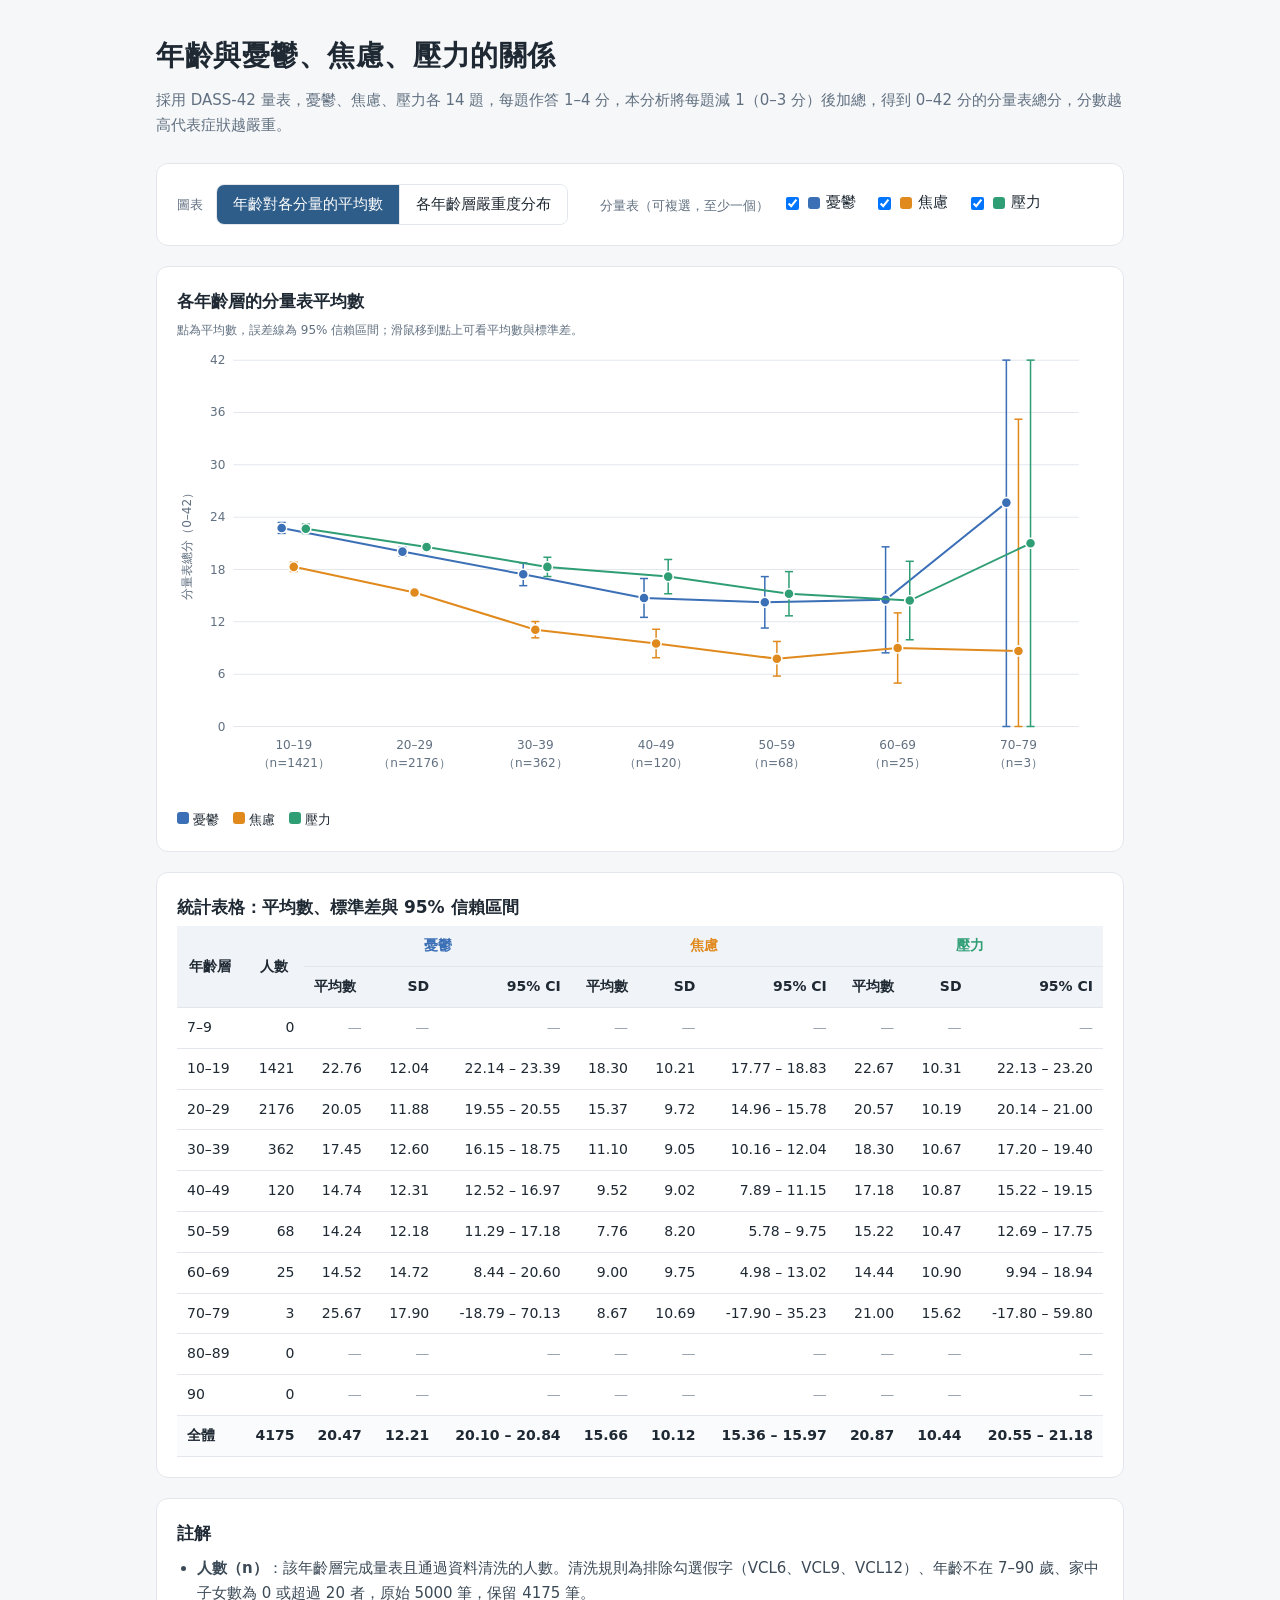
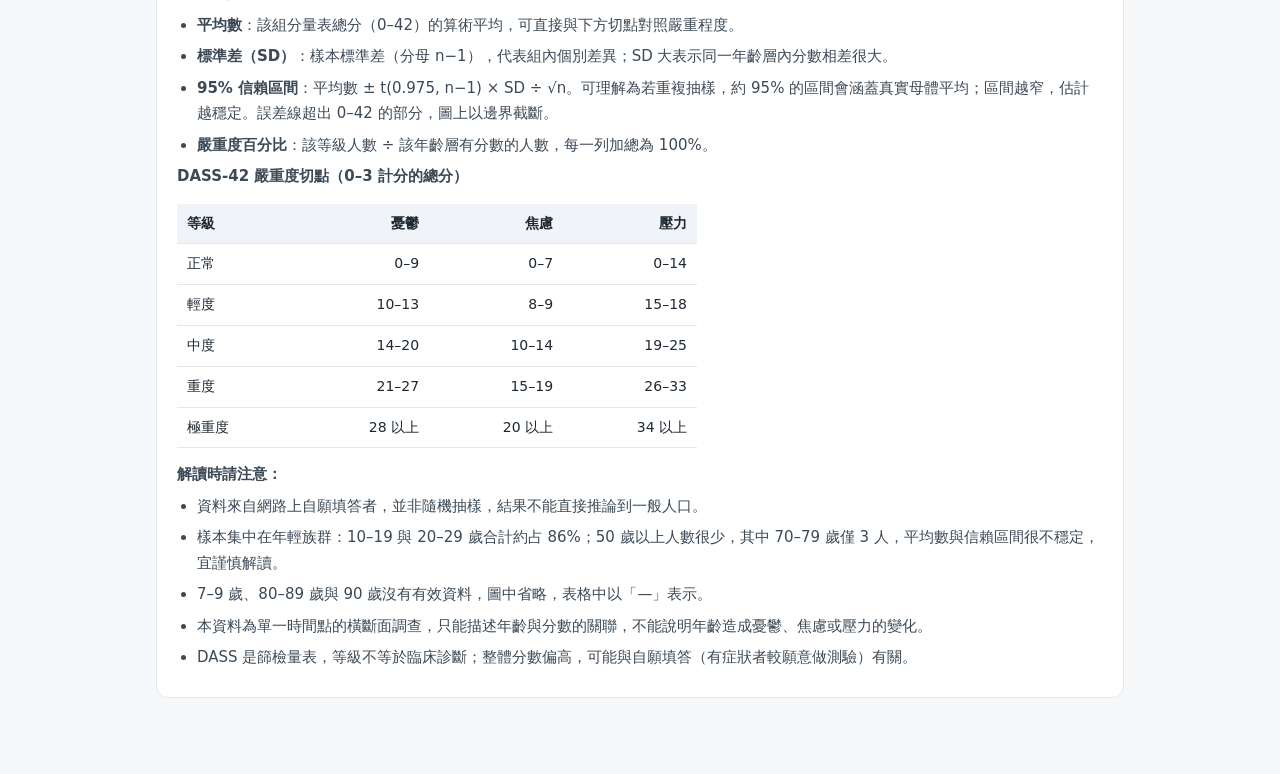
==== index.html @ b06e9053 "Add files via upload" ====
<!DOCTYPE html>
<html lang="zh-Hant">
<head>
<meta charset="UTF-8">
<meta name="viewport" content="width=device-width, initial-scale=1">
<title>年齡與憂鬱、焦慮、壓力的關係</title>
<style>
:root{--bg:#f6f7f9;--card:#fff;--ink:#1f2933;--mute:#617080;--line:#e3e7ec;--accent:#2f5d8a;
--dep:#3b6fb6;--anx:#e08a1e;--str:#2f9e75;
--l0:#8fc9a4;--l1:#f1d56b;--l2:#f0a35a;--l3:#df6b55;--l4:#9c2f3f}
*{box-sizing:border-box}
body{margin:0;background:var(--bg);color:var(--ink);font:15px/1.7 "Noto Sans TC","PingFang TC","Microsoft JhengHei",system-ui,sans-serif}
.wrap{max-width:1000px;margin:0 auto;padding:32px 16px 56px}
h1{font-size:28px;margin:0 0 8px;letter-spacing:.02em}
.lead{color:var(--mute);margin:0 0 24px}
.card{background:var(--card);border:1px solid var(--line);border-radius:12px;padding:20px;margin-bottom:20px}
.controls{display:flex;flex-wrap:wrap;gap:16px 32px;align-items:center}
.ctl-label{font-size:13px;color:var(--mute);margin-right:8px}
.seg{display:inline-flex;border:1px solid var(--line);border-radius:8px;overflow:hidden}
.seg button{border:0;background:#fff;padding:7px 16px;font:inherit;cursor:pointer;color:var(--ink)}
.seg button+button{border-left:1px solid var(--line)}
.seg button.on{background:var(--accent);color:#fff}
.opt{display:inline-flex;align-items:center;gap:6px;margin-right:14px;cursor:pointer}
.sw{width:12px;height:12px;border-radius:3px;display:inline-block}
.hint{font-size:12px;color:var(--mute)}
h2{font-size:17px;margin:0 0 4px}
svg{width:100%;height:auto;display:block}
svg text{font-family:inherit}
.tick{fill:var(--mute);font-size:12px}
.axt{fill:var(--mute);font-size:12px}
[data-tip]{cursor:pointer}
#tip{position:fixed;pointer-events:none;background:#1f2933;color:#fff;padding:8px 10px;border-radius:8px;font-size:13px;line-height:1.55;z-index:9;display:none;max-width:240px}
.tw{overflow-x:auto}
table{border-collapse:collapse;width:100%;font-size:14px;font-variant-numeric:tabular-nums}
th,td{padding:8px 10px;text-align:right;border-bottom:1px solid var(--line);white-space:nowrap}
th:first-child,td:first-child{text-align:left}
thead th{background:#f0f3f7;font-weight:600}
thead tr.g th{text-align:center}
tr.tot td{font-weight:600;background:#fafbfc}
td.na{color:#9aa5b1}
.notes h2{margin-bottom:8px}
.notes p,.notes li{color:#3c4a57;margin:6px 0}
.notes ul{padding-left:20px;margin:6px 0}
.notes table{max-width:520px;margin:8px 0}
.legend{display:flex;flex-wrap:wrap;gap:4px 14px;margin-top:6px;font-size:13px}
</style>
</head>
<body>
<div class="wrap">
<h1>年齡與憂鬱、焦慮、壓力的關係</h1>
<p class="lead">採用 DASS-42 量表，憂鬱、焦慮、壓力各 14 題，每題作答 1–4 分，本分析將每題減 1（0–3 分）後加總，得到 0–42 分的分量表總分，分數越高代表症狀越嚴重。</p>

<div class="card controls">
  <div><span class="ctl-label">圖表</span>
    <span class="seg"><button id="bMean" class="on">年齡對各分量的平均數</button><button id="bDist">各年齡層嚴重度分布</button></span></div>
  <div id="selMean"><span class="ctl-label">分量表（可複選，至少一個）</span>
    <label class="opt"><input type="checkbox" value="dep" checked><span class="sw" style="background:var(--dep)"></span>憂鬱</label>
    <label class="opt"><input type="checkbox" value="anx" checked><span class="sw" style="background:var(--anx)"></span>焦慮</label>
    <label class="opt"><input type="checkbox" value="str" checked><span class="sw" style="background:var(--str)"></span>壓力</label></div>
  <div id="selDist" style="display:none"><span class="ctl-label">分量表（單選）</span>
    <label class="opt"><input type="radio" name="one" value="dep" checked>憂鬱</label>
    <label class="opt"><input type="radio" name="one" value="anx">焦慮</label>
    <label class="opt"><input type="radio" name="one" value="str">壓力</label></div>
</div>

<div class="card">
  <h2 id="cTitle"></h2>
  <div class="hint" id="cSub"></div>
  <div id="chart"></div>
  <div class="legend" id="legend"></div>
</div>

<div class="card">
  <h2 id="tTitle">統計表格</h2>
  <div class="tw"><table id="tbl"></table></div>
</div>

<div class="card notes">
  <h2>註解</h2>
  <ul>
    <li><b>人數（n）</b>：該年齡層完成量表且通過資料清洗的人數。清洗規則為排除勾選假字（VCL6、VCL9、VCL12）、年齡不在 7–90 歲、家中子女數為 0 或超過 20 者，原始 <span id="nRaw"></span> 筆，保留 <span id="nAll"></span> 筆。</li>
    <li><b>平均數</b>：該組分量表總分（0–42）的算術平均，可直接與下方切點對照嚴重程度。</li>
    <li><b>標準差（SD）</b>：樣本標準差（分母 n−1），代表組內個別差異；SD 大表示同一年齡層內分數相差很大。</li>
    <li><b>95% 信賴區間</b>：平均數 ± t(0.975, n−1) × SD ÷ √n。可理解為若重複抽樣，約 95% 的區間會涵蓋真實母體平均；區間越窄，估計越穩定。誤差線超出 0–42 的部分，圖上以邊界截斷。</li>
    <li><b>嚴重度百分比</b>：該等級人數 ÷ 該年齡層有分數的人數，每一列加總為 100%。</li>
  </ul>
  <p><b>DASS-42 嚴重度切點（0–3 計分的總分）</b></p>
  <div class="tw"><table>
    <thead><tr><th>等級</th><th>憂鬱</th><th>焦慮</th><th>壓力</th></tr></thead>
    <tbody><tr><td>正常</td><td>0–9</td><td>0–7</td><td>0–14</td></tr>
    <tr><td>輕度</td><td>10–13</td><td>8–9</td><td>15–18</td></tr>
    <tr><td>中度</td><td>14–20</td><td>10–14</td><td>19–25</td></tr>
    <tr><td>重度</td><td>21–27</td><td>15–19</td><td>26–33</td></tr>
    <tr><td>極重度</td><td>28 以上</td><td>20 以上</td><td>34 以上</td></tr></tbody></table></div>
  <p><b>解讀時請注意：</b></p>
  <ul>
    <li>資料來自網路上自願填答者，並非隨機抽樣，結果不能直接推論到一般人口。</li>
    <li>樣本集中在年輕族群：10–19 與 20–29 歲合計約占 86%；50 歲以上人數很少，其中 70–79 歲僅 <span id="n70"></span> 人，平均數與信賴區間很不穩定，宜謹慎解讀。</li>
    <li>7–9 歲、80–89 歲與 90 歲沒有有效資料，圖中省略，表格中以「—」表示。</li>
    <li>本資料為單一時間點的橫斷面調查，只能描述年齡與分數的關聯，不能說明年齡造成憂鬱、焦慮或壓力的變化。</li>
    <li>DASS 是篩檢量表，等級不等於臨床診斷；整體分數偏高，可能與自願填答（有症狀者較願意做測驗）有關。</li>
  </ul>
</div>
</div>
<div id="tip"></div>
<script>
const DATA={"groups": [{"label": "7–9", "n": 0, "s": {"dep": {"n": 0, "mean": null, "sd": null, "ci": null, "lv": [0, 0, 0, 0, 0]}, "anx": {"n": 0, "mean": null, "sd": null, "ci": null, "lv": [0, 0, 0, 0, 0]}, "str": {"n": 0, "mean": null, "sd": null, "ci": null, "lv": [0, 0, 0, 0, 0]}}}, {"label": "10–19", "n": 1421, "s": {"dep": {"n": 1421, "mean": 22.76213933849402, "sd": 12.037020450904812, "ci": 0.6263836054313722, "lv": [252, 105, 260, 247, 557]}, "anx": {"n": 1421, "mean": 18.30119634060521, "sd": 10.206566788593252, "ci": 0.5311302851225588, "lv": [248, 86, 235, 219, 633]}, "str": {"n": 1421, "mean": 22.665024630541872, "sd": 10.310822692417094, "ci": 0.5365555636780817, "lv": [346, 160, 318, 344, 253]}}}, {"label": "20–29", "n": 2176, "s": {"dep": {"n": 2176, "mean": 20.050091911764707, "sd": 11.881784377421951, "ci": 0.49950755081359555, "lv": [506, 229, 430, 359, 652]}, "anx": {"n": 2176, "mean": 15.371783088235293, "sd": 9.718905086659833, "ci": 0.40858059044163436, "lv": [537, 170, 439, 341, 689]}, "str": {"n": 2176, "mean": 20.57077205882353, "sd": 10.18683173204429, "ci": 0.4282521216840761, "lv": [675, 276, 521, 434, 270]}}}, {"label": "30–39", "n": 362, "s": {"dep": {"n": 362, "mean": 17.447513812154696, "sd": 12.599685917295325, "ci": 1.3023028520097826, "lv": [127, 38, 55, 43, 99]}, "anx": {"n": 362, "mean": 11.099447513812155, "sd": 9.05422566893473, "ci": 0.9358442733249526, "lv": [163, 33, 68, 37, 61]}, "str": {"n": 362, "mean": 18.298342541436465, "sd": 10.674454841578038, "ci": 1.1033110726001978, "lv": [149, 56, 55, 64, 38]}}}, {"label": "40–49", "n": 120, "s": {"dep": {"n": 120, "mean": 14.741666666666667, "sd": 12.314844382161827, "ci": 2.226001239639932, "lv": [52, 14, 19, 11, 24]}, "anx": {"n": 120, "mean": 9.516666666666667, "sd": 9.017241499355725, "ci": 1.629934584051548, "lv": [63, 12, 17, 9, 19]}, "str": {"n": 120, "mean": 17.183333333333334, "sd": 10.870500775716174, "ci": 1.9649252115034208, "lv": [54, 17, 18, 16, 15]}}}, {"label": "50–59", "n": 68, "s": {"dep": {"n": 68, "mean": 14.235294117647058, "sd": 12.184058151803614, "ci": 2.9491703663651414, "lv": [34, 6, 11, 6, 11]}, "anx": {"n": 68, "mean": 7.764705882352941, "sd": 8.199231210882951, "ci": 1.9846367616468288, "lv": [42, 5, 8, 6, 7]}, "str": {"n": 68, "mean": 15.220588235294118, "sd": 10.466500346322118, "ci": 2.5334328083746334, "lv": [39, 7, 11, 6, 5]}}}, {"label": "60–69", "n": 25, "s": {"dep": {"n": 25, "mean": 14.52, "sd": 14.71994112307066, "ci": 6.076093062230949, "lv": [14, 2, 2, 1, 6]}, "anx": {"n": 25, "mean": 9.0, "sd": 9.746794344808963, "ci": 4.023278965747076, "lv": [15, 1, 3, 1, 5]}, "str": {"n": 25, "mean": 14.44, "sd": 10.897553242203806, "ci": 4.4982888923698505, "lv": [14, 4, 3, 2, 2]}}}, {"label": "70–79", "n": 3, "s": {"dep": {"n": 3, "mean": 25.666666666666668, "sd": 17.897858344878397, "ci": 44.46074487407777, "lv": [1, 0, 0, 0, 2]}, "anx": {"n": 3, "mean": 8.666666666666666, "sd": 10.692676621563626, "ci": 26.562081235177317, "lv": [2, 0, 0, 0, 1]}, "str": {"n": 3, "mean": 21.0, "sd": 15.620499351813308, "ci": 38.803471516211026, "lv": [1, 0, 0, 2, 0]}}}, {"label": "80–89", "n": 0, "s": {"dep": {"n": 0, "mean": null, "sd": null, "ci": null, "lv": [0, 0, 0, 0, 0]}, "anx": {"n": 0, "mean": null, "sd": null, "ci": null, "lv": [0, 0, 0, 0, 0]}, "str": {"n": 0, "mean": null, "sd": null, "ci": null, "lv": [0, 0, 0, 0, 0]}}}, {"label": "90", "n": 0, "s": {"dep": {"n": 0, "mean": null, "sd": null, "ci": null, "lv": [0, 0, 0, 0, 0]}, "anx": {"n": 0, "mean": null, "sd": null, "ci": null, "lv": [0, 0, 0, 0, 0]}, "str": {"n": 0, "mean": null, "sd": null, "ci": null, "lv": [0, 0, 0, 0, 0]}}}], "all": {"label": "全體", "n": 4175, "s": {"dep": {"n": 4175, "mean": 20.4711377245509, "sd": 12.21366119998242, "ci": 0.3705882736110004, "lv": [986, 394, 777, 667, 1351]}, "anx": {"n": 4175, "mean": 15.663233532934132, "sd": 10.117902297255835, "ci": 0.3069985226796869, "lv": [1070, 307, 770, 613, 1415]}, "str": {"n": 4175, "mean": 20.86562874251497, "sd": 10.43545908691649, "ci": 0.3166338662942587, "lv": [1278, 520, 926, 868, 583]}}}, "raw": 5000};
const NAME={dep:'憂鬱',anx:'焦慮',str:'壓力'};
const COL={dep:'#3b6fb6',anx:'#e08a1e',str:'#2f9e75'};
const LV=['正常','輕度','中度','重度','極重度'];
const LC=['#8fc9a4','#f1d56b','#f0a35a','#df6b55','#9c2f3f'];
const LTXT=['#1f2933','#1f2933','#1f2933','#fff','#fff'];
let view='mean',sel=new Set(['dep','anx','str']),one='dep';
const $=id=>document.getElementById(id);
const fx=(v,d=2)=>v==null?'—':v.toFixed(d);
const groups=DATA.groups.filter(g=>g.n>0);
const lab=g=>g.label+'（n='+g.n+'）';

function chartMean(){
  const W=920,H=460,L=56,R=24,T=20,B=76,pw=W-L-R,ph=H-T-B,k=groups.length;
  const y=v=>T+ph*(1-v/42), band=pw/k, cx=i=>L+band*(i+.5);
  let s='<svg viewBox="0 0 '+W+' '+H+'" role="img" aria-label="各年齡層分量表平均數折線圖">';
  for(let v=0;v<=42;v+=6){s+='<line x1="'+L+'" x2="'+(W-R)+'" y1="'+y(v)+'" y2="'+y(v)+'" stroke="#e3e7ec"/><text class="tick" x="'+(L-8)+'" y="'+(y(v)+4)+'" text-anchor="end">'+v+'</text>'}
  s+='<text class="axt" transform="translate(14,'+(T+ph/2)+') rotate(-90)" text-anchor="middle">分量表總分（0–42）</text>';
  groups.forEach((g,i)=>{s+='<text class="tick" x="'+cx(i)+'" y="'+(H-B+22)+'" text-anchor="middle">'+g.label+'</text><text class="tick" x="'+cx(i)+'" y="'+(H-B+40)+'" text-anchor="middle">（n='+g.n+'）</text>'});
  const ks=['dep','anx','str'].filter(x=>sel.has(x)),m=ks.length;
  ks.forEach((key,si)=>{
    const off=(si-(m-1)/2)*12, c=COL[key];
    const pts=groups.map((g,i)=>({g,i,st:g.s[key],x:cx(i)+off})).filter(p=>p.st.mean!=null);
    s+='<polyline fill="none" stroke="'+c+'" stroke-width="2" points="'+pts.map(p=>p.x+','+y(p.st.mean)).join(' ')+'"/>';
    pts.forEach(p=>{
      const st=p.st;
      if(st.ci!=null){const lo=Math.max(0,st.mean-st.ci),hi=Math.min(42,st.mean+st.ci);
        s+='<line x1="'+p.x+'" x2="'+p.x+'" y1="'+y(lo)+'" y2="'+y(hi)+'" stroke="'+c+'" stroke-width="1.5"/><line x1="'+(p.x-4)+'" x2="'+(p.x+4)+'" y1="'+y(lo)+'" y2="'+y(lo)+'" stroke="'+c+'" stroke-width="1.5"/><line x1="'+(p.x-4)+'" x2="'+(p.x+4)+'" y1="'+y(hi)+'" y2="'+y(hi)+'" stroke="'+c+'" stroke-width="1.5"/>'}
      const tip=NAME[key]+'｜'+p.g.label+'歲|平均數 '+fx(st.mean)+'|標準差 '+fx(st.sd)+'|n = '+st.n;
      s+='<circle cx="'+p.x+'" cy="'+y(st.mean)+'" r="5" fill="'+c+'" stroke="#fff" stroke-width="1.5"/><circle data-tip="'+tip+'" cx="'+p.x+'" cy="'+y(st.mean)+'" r="12" fill="transparent"/>';
    });
  });
  return s+'</svg>';
}
function chartDist(){
  const W=920,L=150,R=24,T=16,rh=46,k=groups.length,H=T+k*rh+44,pw=W-L-R,x=p=>L+pw*p/100;
  let s='<svg viewBox="0 0 '+W+' '+H+'" role="img" aria-label="各年齡層嚴重度分布堆疊長條圖">';
  for(let p=0;p<=100;p+=20){s+='<line x1="'+x(p)+'" x2="'+x(p)+'" y1="'+T+'" y2="'+(T+k*rh)+'" stroke="#e3e7ec"/><text class="tick" x="'+x(p)+'" y="'+(T+k*rh+18)+'" text-anchor="middle">'+p+'%</text>'}
  s+='<text class="axt" x="'+(L+pw/2)+'" y="'+(H-6)+'" text-anchor="middle">占該年齡層人數的百分比</text>';
  groups.forEach((g,i)=>{
    const st=g.s[one],tot=st.n,yy=T+i*rh+7;
    s+='<text class="tick" x="'+(L-10)+'" y="'+(yy+17)+'" text-anchor="end" style="font-size:13px;fill:#1f2933">'+lab(g)+'</text>';
    let acc=0;
    st.lv.forEach((c,j)=>{
      if(!c)return; const p=c/tot*100,tip=NAME[one]+'｜'+g.label+'歲|'+LV[j]+'：'+p.toFixed(1)+'%|（'+c+' 人）';
      s+='<rect data-tip="'+tip+'" x="'+x(acc)+'" y="'+yy+'" width="'+(x(acc+p)-x(acc))+'" height="26" fill="'+LC[j]+'" stroke="#fff" stroke-width="1"/>';
      if(p>=6)s+='<text x="'+(x(acc)+(x(acc+p)-x(acc))/2)+'" y="'+(yy+17)+'" text-anchor="middle" font-size="12" fill="'+LTXT[j]+'" pointer-events="none">'+p.toFixed(0)+'%</text>';
      acc+=p;
    });
  });
  return s+'</svg>';
}
function tableMean(){
  const ks=['dep','anx','str'].filter(x=>sel.has(x));
  let h='<thead><tr class="g"><th rowspan="2">年齡層</th><th rowspan="2">人數</th>'+ks.map(k=>'<th colspan="3" style="color:'+COL[k]+'">'+NAME[k]+'</th>').join('')+'</tr><tr>'+ks.map(()=>'<th>平均數</th><th>SD</th><th>95% CI</th>').join('')+'</tr></thead><tbody>';
  const row=(g,c)=>'<tr class="'+c+'"><td>'+g.label+'</td><td>'+g.n+'</td>'+ks.map(k=>{const s=g.s[k];return s.mean==null?'<td class="na">—</td><td class="na">—</td><td class="na">—</td>':'<td>'+fx(s.mean)+'</td><td>'+fx(s.sd)+'</td><td>'+(s.ci==null?'—':fx(s.mean-s.ci)+' – '+fx(s.mean+s.ci))+'</td>'}).join('')+'</tr>';
  return h+DATA.groups.map(g=>row(g,'')).join('')+row(DATA.all,'tot')+'</tbody>';
}
function tableDist(){
  let h='<thead><tr><th>年齡層</th><th>人數</th>'+LV.map(l=>'<th>'+l+'</th>').join('')+'</tr></thead><tbody>';
  const row=(g,c)=>{const s=g.s[one];return '<tr class="'+c+'"><td>'+g.label+'</td><td>'+s.n+'</td>'+s.lv.map(v=>s.n?'<td>'+v+'（'+(v/s.n*100).toFixed(1)+'%）</td>':'<td class="na">—</td>').join('')+'</tr>'};
  return h+DATA.groups.map(g=>row(g,'')).join('')+row(DATA.all,'tot')+'</tbody>';
}
function render(){
  const mean=view==='mean';
  $('selMean').style.display=mean?'':'none';$('selDist').style.display=mean?'none':'';
  $('bMean').classList.toggle('on',mean);$('bDist').classList.toggle('on',!mean);
  if(mean){
    $('cTitle').textContent='各年齡層的分量表平均數';
    $('cSub').textContent='點為平均數，誤差線為 95% 信賴區間；滑鼠移到點上可看平均數與標準差。';
    $('chart').innerHTML=chartMean();
    $('legend').innerHTML=['dep','anx','str'].filter(k=>sel.has(k)).map(k=>'<span><span class="sw" style="background:'+COL[k]+'"></span> '+NAME[k]+'</span>').join('');
    $('tTitle').textContent='統計表格：平均數、標準差與 95% 信賴區間';$('tbl').innerHTML=tableMean();
  }else{
    $('cTitle').textContent='各年齡層的'+NAME[one]+'嚴重度分布';
    $('cSub').textContent='每條為一個年齡層，各段為該等級人數占比；滑鼠移到區段上可看等級與百分比。';
    $('chart').innerHTML=chartDist();
    $('legend').innerHTML=LV.map((l,i)=>'<span><span class="sw" style="background:'+LC[i]+'"></span> '+l+'</span>').join('');
    $('tTitle').textContent='統計表格：'+NAME[one]+'各等級人數（百分比）';$('tbl').innerHTML=tableDist();
  }
}
$('bMean').onclick=()=>{view='mean';render()};$('bDist').onclick=()=>{view='dist';render()};
document.querySelectorAll('#selMean input').forEach(el=>el.onchange=()=>{
  if(el.checked)sel.add(el.value);else{if(sel.size===1){el.checked=true;return}sel.delete(el.value)}render()});
document.querySelectorAll('#selDist input').forEach(el=>el.onchange=()=>{one=el.value;render()});
const tip=$('tip');
function showTip(e){const t=e.target.closest('[data-tip]');if(!t){tip.style.display='none';return}
  const p=t.getAttribute('data-tip').split('|');tip.innerHTML='<b>'+p[0]+'</b><br>'+p.slice(1).join('<br>');tip.style.display='block';
  const w=tip.offsetWidth;let l=e.clientX+14;if(l+w>innerWidth-8)l=e.clientX-w-14;tip.style.left=l+'px';tip.style.top=(e.clientY+14)+'px'}
$('chart').addEventListener('mousemove',showTip);$('chart').addEventListener('mouseleave',()=>tip.style.display='none');
$('chart').addEventListener('click',showTip);
$('nRaw').textContent=DATA.raw;$('nAll').textContent=DATA.all.n;
$('n70').textContent=(DATA.groups.find(g=>g.label==='70–79')||{n:0}).n;
render();
</script>
</body>
</html>
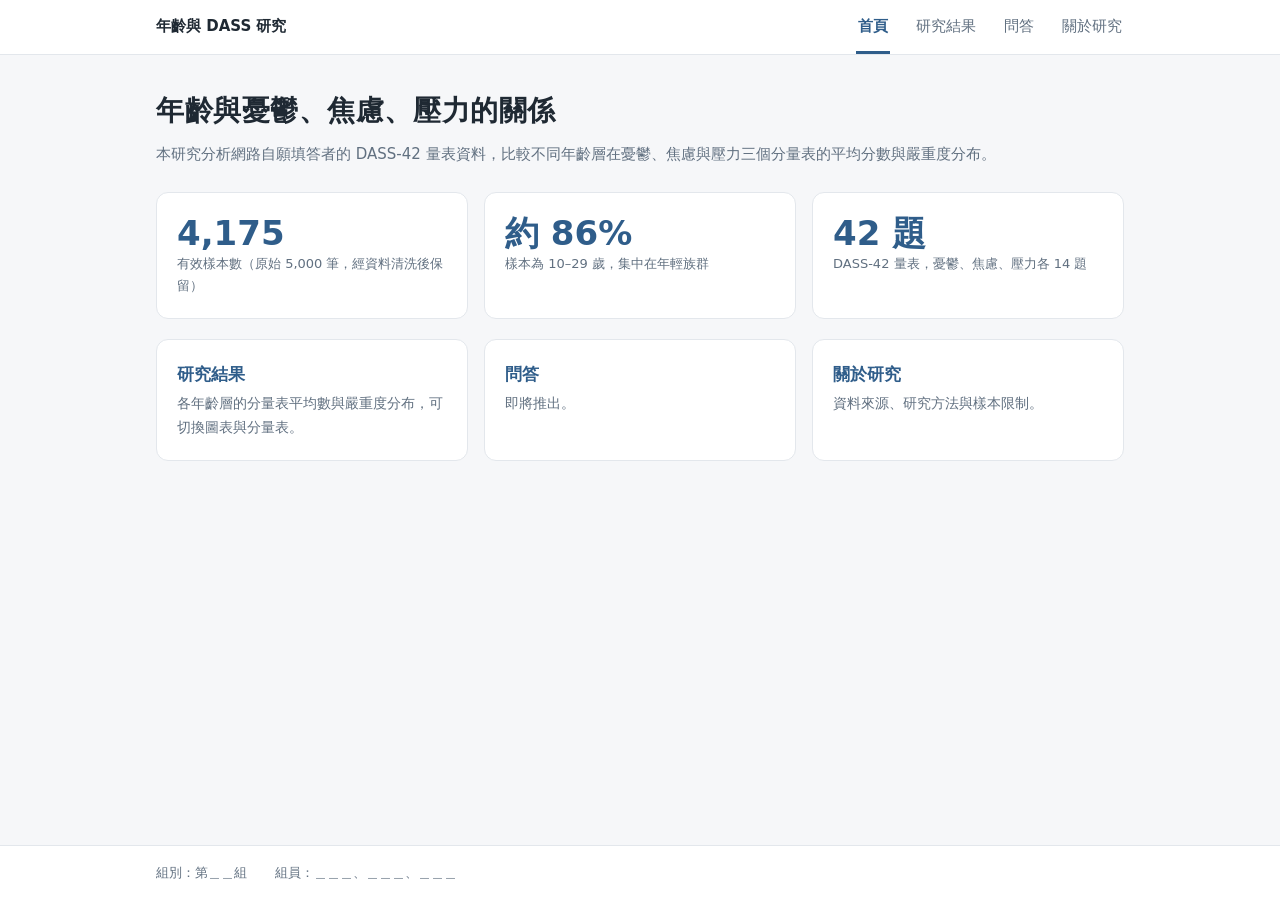
==== commit a0fdd4ce: "Rename index .html to index.html" ====
--- a/index.html
+++ b/index.html
@@ -4,200 +4,44 @@
 <meta charset="UTF-8">
 <meta name="viewport" content="width=device-width, initial-scale=1">
 <title>年齡與憂鬱、焦慮、壓力的關係</title>
-<style>
-:root{--bg:#f6f7f9;--card:#fff;--ink:#1f2933;--mute:#617080;--line:#e3e7ec;--accent:#2f5d8a;
---dep:#3b6fb6;--anx:#e08a1e;--str:#2f9e75;
---l0:#8fc9a4;--l1:#f1d56b;--l2:#f0a35a;--l3:#df6b55;--l4:#9c2f3f}
-*{box-sizing:border-box}
-body{margin:0;background:var(--bg);color:var(--ink);font:15px/1.7 "Noto Sans TC","PingFang TC","Microsoft JhengHei",system-ui,sans-serif}
-.wrap{max-width:1000px;margin:0 auto;padding:32px 16px 56px}
-h1{font-size:28px;margin:0 0 8px;letter-spacing:.02em}
-.lead{color:var(--mute);margin:0 0 24px}
-.card{background:var(--card);border:1px solid var(--line);border-radius:12px;padding:20px;margin-bottom:20px}
-.controls{display:flex;flex-wrap:wrap;gap:16px 32px;align-items:center}
-.ctl-label{font-size:13px;color:var(--mute);margin-right:8px}
-.seg{display:inline-flex;border:1px solid var(--line);border-radius:8px;overflow:hidden}
-.seg button{border:0;background:#fff;padding:7px 16px;font:inherit;cursor:pointer;color:var(--ink)}
-.seg button+button{border-left:1px solid var(--line)}
-.seg button.on{background:var(--accent);color:#fff}
-.opt{display:inline-flex;align-items:center;gap:6px;margin-right:14px;cursor:pointer}
-.sw{width:12px;height:12px;border-radius:3px;display:inline-block}
-.hint{font-size:12px;color:var(--mute)}
-h2{font-size:17px;margin:0 0 4px}
-svg{width:100%;height:auto;display:block}
-svg text{font-family:inherit}
-.tick{fill:var(--mute);font-size:12px}
-.axt{fill:var(--mute);font-size:12px}
-[data-tip]{cursor:pointer}
-#tip{position:fixed;pointer-events:none;background:#1f2933;color:#fff;padding:8px 10px;border-radius:8px;font-size:13px;line-height:1.55;z-index:9;display:none;max-width:240px}
-.tw{overflow-x:auto}
-table{border-collapse:collapse;width:100%;font-size:14px;font-variant-numeric:tabular-nums}
-th,td{padding:8px 10px;text-align:right;border-bottom:1px solid var(--line);white-space:nowrap}
-th:first-child,td:first-child{text-align:left}
-thead th{background:#f0f3f7;font-weight:600}
-thead tr.g th{text-align:center}
-tr.tot td{font-weight:600;background:#fafbfc}
-td.na{color:#9aa5b1}
-.notes h2{margin-bottom:8px}
-.notes p,.notes li{color:#3c4a57;margin:6px 0}
-.notes ul{padding-left:20px;margin:6px 0}
-.notes table{max-width:520px;margin:8px 0}
-.legend{display:flex;flex-wrap:wrap;gap:4px 14px;margin-top:6px;font-size:13px}
-</style>
+<link rel="stylesheet" href="style.css">
 </head>
 <body>
-<div class="wrap">
+<header class="nav"><div class="nav-in"><a class="brand" href="index.html">年齡與 DASS 研究</a><a class="tab" href="index.html" aria-current="page">首頁</a><a class="tab" href="results.html">研究結果</a><a class="tab" href="ask.html">問答</a><a class="tab" href="about.html">關於研究</a></div></header>
+<main class="wrap">
 <h1>年齡與憂鬱、焦慮、壓力的關係</h1>
-<p class="lead">採用 DASS-42 量表，憂鬱、焦慮、壓力各 14 題，每題作答 1–4 分，本分析將每題減 1（0–3 分）後加總，得到 0–42 分的分量表總分，分數越高代表症狀越嚴重。</p>
+<p class="lead">本研究分析網路自願填答者的 DASS-42 量表資料，比較不同年齡層在憂鬱、焦慮與壓力三個分量表的平均分數與嚴重度分布。</p>
 
-<div class="card controls">
-  <div><span class="ctl-label">圖表</span>
-    <span class="seg"><button id="bMean" class="on">年齡對各分量的平均數</button><button id="bDist">各年齡層嚴重度分布</button></span></div>
-  <div id="selMean"><span class="ctl-label">分量表（可複選，至少一個）</span>
-    <label class="opt"><input type="checkbox" value="dep" checked><span class="sw" style="background:var(--dep)"></span>憂鬱</label>
-    <label class="opt"><input type="checkbox" value="anx" checked><span class="sw" style="background:var(--anx)"></span>焦慮</label>
-    <label class="opt"><input type="checkbox" value="str" checked><span class="sw" style="background:var(--str)"></span>壓力</label></div>
-  <div id="selDist" style="display:none"><span class="ctl-label">分量表（單選）</span>
-    <label class="opt"><input type="radio" name="one" value="dep" checked>憂鬱</label>
-    <label class="opt"><input type="radio" name="one" value="anx">焦慮</label>
-    <label class="opt"><input type="radio" name="one" value="str">壓力</label></div>
+<div class="stats">
+  <div class="card"><div class="num" id="nTotal">4,175</div><div class="stat-l">有效樣本數（原始 5,000 筆，經資料清洗後保留）</div></div>
+  <div class="card"><div class="num" id="pYoung">約 86%</div><div class="stat-l">樣本為 10–29 歲，集中在年輕族群</div></div>
+  <div class="card"><div class="num">42 題</div><div class="stat-l">DASS-42 量表，憂鬱、焦慮、壓力各 14 題</div></div>
 </div>
 
-<div class="card">
-  <h2 id="cTitle"></h2>
-  <div class="hint" id="cSub"></div>
-  <div id="chart"></div>
-  <div class="legend" id="legend"></div>
+<div class="entries">
+  <a class="card entry" href="results.html"><h2>研究結果</h2><p>各年齡層的分量表平均數與嚴重度分布，可切換圖表與分量表。</p></a>
+  <a class="card entry" href="ask.html"><h2>問答</h2><p>即將推出。</p></a>
+  <a class="card entry" href="about.html"><h2>關於研究</h2><p>資料來源、研究方法與樣本限制。</p></a>
 </div>
-
-<div class="card">
-  <h2 id="tTitle">統計表格</h2>
-  <div class="tw"><table id="tbl"></table></div>
-</div>
-
-<div class="card notes">
-  <h2>註解</h2>
-  <ul>
-    <li><b>人數（n）</b>：該年齡層完成量表且通過資料清洗的人數。清洗規則為排除勾選假字（VCL6、VCL9、VCL12）、年齡不在 7–90 歲、家中子女數為 0 或超過 20 者，原始 <span id="nRaw"></span> 筆，保留 <span id="nAll"></span> 筆。</li>
-    <li><b>平均數</b>：該組分量表總分（0–42）的算術平均，可直接與下方切點對照嚴重程度。</li>
-    <li><b>標準差（SD）</b>：樣本標準差（分母 n−1），代表組內個別差異；SD 大表示同一年齡層內分數相差很大。</li>
-    <li><b>95% 信賴區間</b>：平均數 ± t(0.975, n−1) × SD ÷ √n。可理解為若重複抽樣，約 95% 的區間會涵蓋真實母體平均；區間越窄，估計越穩定。誤差線超出 0–42 的部分，圖上以邊界截斷。</li>
-    <li><b>嚴重度百分比</b>：該等級人數 ÷ 該年齡層有分數的人數，每一列加總為 100%。</li>
-  </ul>
-  <p><b>DASS-42 嚴重度切點（0–3 計分的總分）</b></p>
-  <div class="tw"><table>
-    <thead><tr><th>等級</th><th>憂鬱</th><th>焦慮</th><th>壓力</th></tr></thead>
-    <tbody><tr><td>正常</td><td>0–9</td><td>0–7</td><td>0–14</td></tr>
-    <tr><td>輕度</td><td>10–13</td><td>8–9</td><td>15–18</td></tr>
-    <tr><td>中度</td><td>14–20</td><td>10–14</td><td>19–25</td></tr>
-    <tr><td>重度</td><td>21–27</td><td>15–19</td><td>26–33</td></tr>
-    <tr><td>極重度</td><td>28 以上</td><td>20 以上</td><td>34 以上</td></tr></tbody></table></div>
-  <p><b>解讀時請注意：</b></p>
-  <ul>
-    <li>資料來自網路上自願填答者，並非隨機抽樣，結果不能直接推論到一般人口。</li>
-    <li>樣本集中在年輕族群：10–19 與 20–29 歲合計約占 86%；50 歲以上人數很少，其中 70–79 歲僅 <span id="n70"></span> 人，平均數與信賴區間很不穩定，宜謹慎解讀。</li>
-    <li>7–9 歲、80–89 歲與 90 歲沒有有效資料，圖中省略，表格中以「—」表示。</li>
-    <li>本資料為單一時間點的橫斷面調查，只能描述年齡與分數的關聯，不能說明年齡造成憂鬱、焦慮或壓力的變化。</li>
-    <li>DASS 是篩檢量表，等級不等於臨床診斷；整體分數偏高，可能與自願填答（有症狀者較願意做測驗）有關。</li>
-  </ul>
-</div>
-</div>
-<div id="tip"></div>
+</main>
+<footer class="foot"><div class="foot-in"><span>組別：第＿＿組</span><span>組員：＿＿＿、＿＿＿、＿＿＿</span></div></footer>
 <script>
-const DATA={"groups": [{"label": "7–9", "n": 0, "s": {"dep": {"n": 0, "mean": null, "sd": null, "ci": null, "lv": [0, 0, 0, 0, 0]}, "anx": {"n": 0, "mean": null, "sd": null, "ci": null, "lv": [0, 0, 0, 0, 0]}, "str": {"n": 0, "mean": null, "sd": null, "ci": null, "lv": [0, 0, 0, 0, 0]}}}, {"label": "10–19", "n": 1421, "s": {"dep": {"n": 1421, "mean": 22.76213933849402, "sd": 12.037020450904812, "ci": 0.6263836054313722, "lv": [252, 105, 260, 247, 557]}, "anx": {"n": 1421, "mean": 18.30119634060521, "sd": 10.206566788593252, "ci": 0.5311302851225588, "lv": [248, 86, 235, 219, 633]}, "str": {"n": 1421, "mean": 22.665024630541872, "sd": 10.310822692417094, "ci": 0.5365555636780817, "lv": [346, 160, 318, 344, 253]}}}, {"label": "20–29", "n": 2176, "s": {"dep": {"n": 2176, "mean": 20.050091911764707, "sd": 11.881784377421951, "ci": 0.49950755081359555, "lv": [506, 229, 430, 359, 652]}, "anx": {"n": 2176, "mean": 15.371783088235293, "sd": 9.718905086659833, "ci": 0.40858059044163436, "lv": [537, 170, 439, 341, 689]}, "str": {"n": 2176, "mean": 20.57077205882353, "sd": 10.18683173204429, "ci": 0.4282521216840761, "lv": [675, 276, 521, 434, 270]}}}, {"label": "30–39", "n": 362, "s": {"dep": {"n": 362, "mean": 17.447513812154696, "sd": 12.599685917295325, "ci": 1.3023028520097826, "lv": [127, 38, 55, 43, 99]}, "anx": {"n": 362, "mean": 11.099447513812155, "sd": 9.05422566893473, "ci": 0.9358442733249526, "lv": [163, 33, 68, 37, 61]}, "str": {"n": 362, "mean": 18.298342541436465, "sd": 10.674454841578038, "ci": 1.1033110726001978, "lv": [149, 56, 55, 64, 38]}}}, {"label": "40–49", "n": 120, "s": {"dep": {"n": 120, "mean": 14.741666666666667, "sd": 12.314844382161827, "ci": 2.226001239639932, "lv": [52, 14, 19, 11, 24]}, "anx": {"n": 120, "mean": 9.516666666666667, "sd": 9.017241499355725, "ci": 1.629934584051548, "lv": [63, 12, 17, 9, 19]}, "str": {"n": 120, "mean": 17.183333333333334, "sd": 10.870500775716174, "ci": 1.9649252115034208, "lv": [54, 17, 18, 16, 15]}}}, {"label": "50–59", "n": 68, "s": {"dep": {"n": 68, "mean": 14.235294117647058, "sd": 12.184058151803614, "ci": 2.9491703663651414, "lv": [34, 6, 11, 6, 11]}, "anx": {"n": 68, "mean": 7.764705882352941, "sd": 8.199231210882951, "ci": 1.9846367616468288, "lv": [42, 5, 8, 6, 7]}, "str": {"n": 68, "mean": 15.220588235294118, "sd": 10.466500346322118, "ci": 2.5334328083746334, "lv": [39, 7, 11, 6, 5]}}}, {"label": "60–69", "n": 25, "s": {"dep": {"n": 25, "mean": 14.52, "sd": 14.71994112307066, "ci": 6.076093062230949, "lv": [14, 2, 2, 1, 6]}, "anx": {"n": 25, "mean": 9.0, "sd": 9.746794344808963, "ci": 4.023278965747076, "lv": [15, 1, 3, 1, 5]}, "str": {"n": 25, "mean": 14.44, "sd": 10.897553242203806, "ci": 4.4982888923698505, "lv": [14, 4, 3, 2, 2]}}}, {"label": "70–79", "n": 3, "s": {"dep": {"n": 3, "mean": 25.666666666666668, "sd": 17.897858344878397, "ci": 44.46074487407777, "lv": [1, 0, 0, 0, 2]}, "anx": {"n": 3, "mean": 8.666666666666666, "sd": 10.692676621563626, "ci": 26.562081235177317, "lv": [2, 0, 0, 0, 1]}, "str": {"n": 3, "mean": 21.0, "sd": 15.620499351813308, "ci": 38.803471516211026, "lv": [1, 0, 0, 2, 0]}}}, {"label": "80–89", "n": 0, "s": {"dep": {"n": 0, "mean": null, "sd": null, "ci": null, "lv": [0, 0, 0, 0, 0]}, "anx": {"n": 0, "mean": null, "sd": null, "ci": null, "lv": [0, 0, 0, 0, 0]}, "str": {"n": 0, "mean": null, "sd": null, "ci": null, "lv": [0, 0, 0, 0, 0]}}}, {"label": "90", "n": 0, "s": {"dep": {"n": 0, "mean": null, "sd": null, "ci": null, "lv": [0, 0, 0, 0, 0]}, "anx": {"n": 0, "mean": null, "sd": null, "ci": null, "lv": [0, 0, 0, 0, 0]}, "str": {"n": 0, "mean": null, "sd": null, "ci": null, "lv": [0, 0, 0, 0, 0]}}}], "all": {"label": "全體", "n": 4175, "s": {"dep": {"n": 4175, "mean": 20.4711377245509, "sd": 12.21366119998242, "ci": 0.3705882736110004, "lv": [986, 394, 777, 667, 1351]}, "anx": {"n": 4175, "mean": 15.663233532934132, "sd": 10.117902297255835, "ci": 0.3069985226796869, "lv": [1070, 307, 770, 613, 1415]}, "str": {"n": 4175, "mean": 20.86562874251497, "sd": 10.43545908691649, "ci": 0.3166338662942587, "lv": [1278, 520, 926, 868, 583]}}}, "raw": 5000};
-const NAME={dep:'憂鬱',anx:'焦慮',str:'壓力'};
-const COL={dep:'#3b6fb6',anx:'#e08a1e',str:'#2f9e75'};
-const LV=['正常','輕度','中度','重度','極重度'];
-const LC=['#8fc9a4','#f1d56b','#f0a35a','#df6b55','#9c2f3f'];
-const LTXT=['#1f2933','#1f2933','#1f2933','#fff','#fff'];
-let view='mean',sel=new Set(['dep','anx','str']),one='dep';
-const $=id=>document.getElementById(id);
-const fx=(v,d=2)=>v==null?'—':v.toFixed(d);
-const groups=DATA.groups.filter(g=>g.n>0);
-const lab=g=>g.label+'（n='+g.n+'）';
-
-function chartMean(){
-  const W=920,H=460,L=56,R=24,T=20,B=76,pw=W-L-R,ph=H-T-B,k=groups.length;
-  const y=v=>T+ph*(1-v/42), band=pw/k, cx=i=>L+band*(i+.5);
-  let s='<svg viewBox="0 0 '+W+' '+H+'" role="img" aria-label="各年齡層分量表平均數折線圖">';
-  for(let v=0;v<=42;v+=6){s+='<line x1="'+L+'" x2="'+(W-R)+'" y1="'+y(v)+'" y2="'+y(v)+'" stroke="#e3e7ec"/><text class="tick" x="'+(L-8)+'" y="'+(y(v)+4)+'" text-anchor="end">'+v+'</text>'}
-  s+='<text class="axt" transform="translate(14,'+(T+ph/2)+') rotate(-90)" text-anchor="middle">分量表總分（0–42）</text>';
-  groups.forEach((g,i)=>{s+='<text class="tick" x="'+cx(i)+'" y="'+(H-B+22)+'" text-anchor="middle">'+g.label+'</text><text class="tick" x="'+cx(i)+'" y="'+(H-B+40)+'" text-anchor="middle">（n='+g.n+'）</text>'});
-  const ks=['dep','anx','str'].filter(x=>sel.has(x)),m=ks.length;
-  ks.forEach((key,si)=>{
-    const off=(si-(m-1)/2)*12, c=COL[key];
-    const pts=groups.map((g,i)=>({g,i,st:g.s[key],x:cx(i)+off})).filter(p=>p.st.mean!=null);
-    s+='<polyline fill="none" stroke="'+c+'" stroke-width="2" points="'+pts.map(p=>p.x+','+y(p.st.mean)).join(' ')+'"/>';
-    pts.forEach(p=>{
-      const st=p.st;
-      if(st.ci!=null){const lo=Math.max(0,st.mean-st.ci),hi=Math.min(42,st.mean+st.ci);
-        s+='<line x1="'+p.x+'" x2="'+p.x+'" y1="'+y(lo)+'" y2="'+y(hi)+'" stroke="'+c+'" stroke-width="1.5"/><line x1="'+(p.x-4)+'" x2="'+(p.x+4)+'" y1="'+y(lo)+'" y2="'+y(lo)+'" stroke="'+c+'" stroke-width="1.5"/><line x1="'+(p.x-4)+'" x2="'+(p.x+4)+'" y1="'+y(hi)+'" y2="'+y(hi)+'" stroke="'+c+'" stroke-width="1.5"/>'}
-      const tip=NAME[key]+'｜'+p.g.label+'歲|平均數 '+fx(st.mean)+'|標準差 '+fx(st.sd)+'|n = '+st.n;
-      s+='<circle cx="'+p.x+'" cy="'+y(st.mean)+'" r="5" fill="'+c+'" stroke="#fff" stroke-width="1.5"/><circle data-tip="'+tip+'" cx="'+p.x+'" cy="'+y(st.mean)+'" r="12" fill="transparent"/>';
-    });
-  });
-  return s+'</svg>';
-}
-function chartDist(){
-  const W=920,L=150,R=24,T=16,rh=46,k=groups.length,H=T+k*rh+44,pw=W-L-R,x=p=>L+pw*p/100;
-  let s='<svg viewBox="0 0 '+W+' '+H+'" role="img" aria-label="各年齡層嚴重度分布堆疊長條圖">';
-  for(let p=0;p<=100;p+=20){s+='<line x1="'+x(p)+'" x2="'+x(p)+'" y1="'+T+'" y2="'+(T+k*rh)+'" stroke="#e3e7ec"/><text class="tick" x="'+x(p)+'" y="'+(T+k*rh+18)+'" text-anchor="middle">'+p+'%</text>'}
-  s+='<text class="axt" x="'+(L+pw/2)+'" y="'+(H-6)+'" text-anchor="middle">占該年齡層人數的百分比</text>';
-  groups.forEach((g,i)=>{
-    const st=g.s[one],tot=st.n,yy=T+i*rh+7;
-    s+='<text class="tick" x="'+(L-10)+'" y="'+(yy+17)+'" text-anchor="end" style="font-size:13px;fill:#1f2933">'+lab(g)+'</text>';
-    let acc=0;
-    st.lv.forEach((c,j)=>{
-      if(!c)return; const p=c/tot*100,tip=NAME[one]+'｜'+g.label+'歲|'+LV[j]+'：'+p.toFixed(1)+'%|（'+c+' 人）';
-      s+='<rect data-tip="'+tip+'" x="'+x(acc)+'" y="'+yy+'" width="'+(x(acc+p)-x(acc))+'" height="26" fill="'+LC[j]+'" stroke="#fff" stroke-width="1"/>';
-      if(p>=6)s+='<text x="'+(x(acc)+(x(acc+p)-x(acc))/2)+'" y="'+(yy+17)+'" text-anchor="middle" font-size="12" fill="'+LTXT[j]+'" pointer-events="none">'+p.toFixed(0)+'%</text>';
-      acc+=p;
-    });
-  });
-  return s+'</svg>';
-}
-function tableMean(){
-  const ks=['dep','anx','str'].filter(x=>sel.has(x));
-  let h='<thead><tr class="g"><th rowspan="2">年齡層</th><th rowspan="2">人數</th>'+ks.map(k=>'<th colspan="3" style="color:'+COL[k]+'">'+NAME[k]+'</th>').join('')+'</tr><tr>'+ks.map(()=>'<th>平均數</th><th>SD</th><th>95% CI</th>').join('')+'</tr></thead><tbody>';
-  const row=(g,c)=>'<tr class="'+c+'"><td>'+g.label+'</td><td>'+g.n+'</td>'+ks.map(k=>{const s=g.s[k];return s.mean==null?'<td class="na">—</td><td class="na">—</td><td class="na">—</td>':'<td>'+fx(s.mean)+'</td><td>'+fx(s.sd)+'</td><td>'+(s.ci==null?'—':fx(s.mean-s.ci)+' – '+fx(s.mean+s.ci))+'</td>'}).join('')+'</tr>';
-  return h+DATA.groups.map(g=>row(g,'')).join('')+row(DATA.all,'tot')+'</tbody>';
-}
-function tableDist(){
-  let h='<thead><tr><th>年齡層</th><th>人數</th>'+LV.map(l=>'<th>'+l+'</th>').join('')+'</tr></thead><tbody>';
-  const row=(g,c)=>{const s=g.s[one];return '<tr class="'+c+'"><td>'+g.label+'</td><td>'+s.n+'</td>'+s.lv.map(v=>s.n?'<td>'+v+'（'+(v/s.n*100).toFixed(1)+'%）</td>':'<td class="na">—</td>').join('')+'</tr>'};
-  return h+DATA.groups.map(g=>row(g,'')).join('')+row(DATA.all,'tot')+'</tbody>';
-}
-function render(){
-  const mean=view==='mean';
-  $('selMean').style.display=mean?'':'none';$('selDist').style.display=mean?'none':'';
-  $('bMean').classList.toggle('on',mean);$('bDist').classList.toggle('on',!mean);
-  if(mean){
-    $('cTitle').textContent='各年齡層的分量表平均數';
-    $('cSub').textContent='點為平均數，誤差線為 95% 信賴區間；滑鼠移到點上可看平均數與標準差。';
-    $('chart').innerHTML=chartMean();
-    $('legend').innerHTML=['dep','anx','str'].filter(k=>sel.has(k)).map(k=>'<span><span class="sw" style="background:'+COL[k]+'"></span> '+NAME[k]+'</span>').join('');
-    $('tTitle').textContent='統計表格：平均數、標準差與 95% 信賴區間';$('tbl').innerHTML=tableMean();
-  }else{
-    $('cTitle').textContent='各年齡層的'+NAME[one]+'嚴重度分布';
-    $('cSub').textContent='每條為一個年齡層，各段為該等級人數占比；滑鼠移到區段上可看等級與百分比。';
-    $('chart').innerHTML=chartDist();
-    $('legend').innerHTML=LV.map((l,i)=>'<span><span class="sw" style="background:'+LC[i]+'"></span> '+l+'</span>').join('');
-    $('tTitle').textContent='統計表格：'+NAME[one]+'各等級人數（百分比）';$('tbl').innerHTML=tableDist();
+(function(){
+const CSV_URL="https://docs.google.com/spreadsheets/d/e/2PACX-1vT6LeKrz9YO9XuK41vaG462V6ovtyGpNbUiATgdojtKV_tOBiN5wijh4pdABGEmc0iMbs7CR6aa4ns9/pub?gid=1744398470&single=true&output=csv";
+fetch(CSV_URL,{cache:"no-store"}).then(function(r){if(!r.ok)throw 0;return r.text()}).then(function(t){
+  const rows=t.replace(/^\uFEFF/,"").split(/\r?\n/).map(function(l){return l.split(",").map(function(c){return c.trim()})});
+  const h=rows.findIndex(function(r){return r[0]==="年齡層"&&r[3]==="人數"});
+  if(h<0)return;
+  let tot=0,young=0;
+  for(let i=h+1;i<rows.length&&rows[i][0]!=="";i++){
+    const n=+rows[i][3];if(isNaN(n))return;
+    tot+=n;if(rows[i][0]==="10–19"||rows[i][0]==="20–29")young+=n;
   }
-}
-$('bMean').onclick=()=>{view='mean';render()};$('bDist').onclick=()=>{view='dist';render()};
-document.querySelectorAll('#selMean input').forEach(el=>el.onchange=()=>{
-  if(el.checked)sel.add(el.value);else{if(sel.size===1){el.checked=true;return}sel.delete(el.value)}render()});
-document.querySelectorAll('#selDist input').forEach(el=>el.onchange=()=>{one=el.value;render()});
-const tip=$('tip');
-function showTip(e){const t=e.target.closest('[data-tip]');if(!t){tip.style.display='none';return}
-  const p=t.getAttribute('data-tip').split('|');tip.innerHTML='<b>'+p[0]+'</b><br>'+p.slice(1).join('<br>');tip.style.display='block';
-  const w=tip.offsetWidth;let l=e.clientX+14;if(l+w>innerWidth-8)l=e.clientX-w-14;tip.style.left=l+'px';tip.style.top=(e.clientY+14)+'px'}
-$('chart').addEventListener('mousemove',showTip);$('chart').addEventListener('mouseleave',()=>tip.style.display='none');
-$('chart').addEventListener('click',showTip);
-$('nRaw').textContent=DATA.raw;$('nAll').textContent=DATA.all.n;
-$('n70').textContent=(DATA.groups.find(g=>g.label==='70–79')||{n:0}).n;
-render();
+  if(!tot)return;
+  document.getElementById("nTotal").textContent=tot.toLocaleString("en-US");
+  document.getElementById("pYoung").textContent="約 "+Math.round(young/tot*100)+"%";
+}).catch(function(){});
+})();
 </script>
 </body>
 </html>
--- a/style.css
+++ b/style.css
@@ -0,0 +1,68 @@
+:root{--bg:#f6f7f9;--card:#fff;--ink:#1f2933;--mute:#617080;--line:#e3e7ec;--accent:#2f5d8a;
+--dep:#3b6fb6;--anx:#e08a1e;--str:#2f9e75;
+--l0:#8fc9a4;--l1:#f1d56b;--l2:#f0a35a;--l3:#df6b55;--l4:#9c2f3f}
+*{box-sizing:border-box}
+body{margin:0;background:var(--bg);color:var(--ink);font:15px/1.7 "Noto Sans TC","PingFang TC","Microsoft JhengHei",system-ui,sans-serif}
+.wrap{max-width:1000px;margin:0 auto;padding:32px 16px 56px}
+h1{font-size:28px;margin:0 0 8px;letter-spacing:.02em}
+.lead{color:var(--mute);margin:0 0 24px}
+.card{background:var(--card);border:1px solid var(--line);border-radius:12px;padding:20px;margin-bottom:20px}
+.controls{display:flex;flex-wrap:wrap;gap:16px 32px;align-items:center}
+.ctl-label{font-size:13px;color:var(--mute);margin-right:8px}
+.seg{display:inline-flex;border:1px solid var(--line);border-radius:8px;overflow:hidden}
+.seg button{border:0;background:#fff;padding:7px 16px;font:inherit;cursor:pointer;color:var(--ink)}
+.seg button+button{border-left:1px solid var(--line)}
+.seg button.on{background:var(--accent);color:#fff}
+.opt{display:inline-flex;align-items:center;gap:6px;margin-right:14px;cursor:pointer}
+.sw{width:12px;height:12px;border-radius:3px;display:inline-block}
+.hint{font-size:12px;color:var(--mute)}
+h2{font-size:17px;margin:0 0 4px}
+svg{width:100%;height:auto;display:block}
+svg text{font-family:inherit}
+.tick{fill:var(--mute);font-size:12px}
+.axt{fill:var(--mute);font-size:12px}
+[data-tip]{cursor:pointer}
+#tip{position:fixed;pointer-events:none;background:#1f2933;color:#fff;padding:8px 10px;border-radius:8px;font-size:13px;line-height:1.55;z-index:9;display:none;max-width:240px}
+.tw{overflow-x:auto}
+table{border-collapse:collapse;width:100%;font-size:14px;font-variant-numeric:tabular-nums}
+th,td{padding:8px 10px;text-align:right;border-bottom:1px solid var(--line);white-space:nowrap}
+th:first-child,td:first-child{text-align:left}
+thead th{background:#f0f3f7;font-weight:600}
+thead tr.g th{text-align:center}
+tr.tot td{font-weight:600;background:#fafbfc}
+td.na{color:#9aa5b1}
+.notes h2{margin-bottom:8px}
+.notes p,.notes li{color:#3c4a57;margin:6px 0}
+.notes ul{padding-left:20px;margin:6px 0}
+.notes table{max-width:520px;margin:8px 0}
+.legend{display:flex;flex-wrap:wrap;gap:4px 14px;margin-top:6px;font-size:13px}
+/* ===== 分頁共用：導覽列、頁尾、版面 ===== */
+body{display:flex;flex-direction:column;min-height:100vh}
+main.wrap{flex:1;width:100%}
+a{color:var(--accent)}
+a:focus-visible{outline:2px solid var(--accent);outline-offset:2px}
+.nav{background:var(--card);border-bottom:1px solid var(--line)}
+.nav-in{max-width:1000px;margin:0 auto;padding:0 16px;display:flex;flex-wrap:wrap;align-items:flex-end;gap:0 24px}
+.brand{font-weight:600;color:var(--ink);text-decoration:none;padding:14px 0;margin-right:auto}
+.nav a.tab{display:inline-block;padding:14px 2px 11px;color:var(--mute);text-decoration:none;border-bottom:3px solid transparent}
+.nav a.tab:hover{color:var(--ink)}
+.nav a.tab[aria-current="page"]{color:var(--accent);border-bottom-color:var(--accent);font-weight:600}
+.foot{border-top:1px solid var(--line);background:var(--card);color:var(--mute);font-size:13px}
+.foot-in{max-width:1000px;margin:0 auto;padding:16px;display:flex;flex-wrap:wrap;gap:4px 28px}
+/* ===== 首頁 ===== */
+.stats{display:grid;grid-template-columns:repeat(auto-fit,minmax(220px,1fr));gap:16px;margin-bottom:20px}
+.stats .card{margin:0}
+.num{font-size:34px;font-weight:600;line-height:1.2;font-variant-numeric:tabular-nums;color:var(--accent)}
+.stat-l{color:var(--mute);font-size:13px}
+.entries{display:grid;grid-template-columns:repeat(auto-fit,minmax(220px,1fr));gap:16px}
+a.entry{display:block;color:inherit;text-decoration:none;margin:0}
+a.entry:hover{border-color:var(--accent)}
+a.entry h2{color:var(--accent)}
+a.entry p{margin:4px 0 0;color:var(--mute);font-size:14px}
+/* ===== 問答、關於 ===== */
+.soon{text-align:center;padding:48px 20px}
+.soon h2{font-size:20px;margin-bottom:8px}
+.soon p{color:var(--mute);margin:0}
+.doc h2{margin-top:4px}
+.doc p,.doc li{color:#3c4a57;margin:6px 0}
+.doc ul{padding-left:20px;margin:6px 0}
